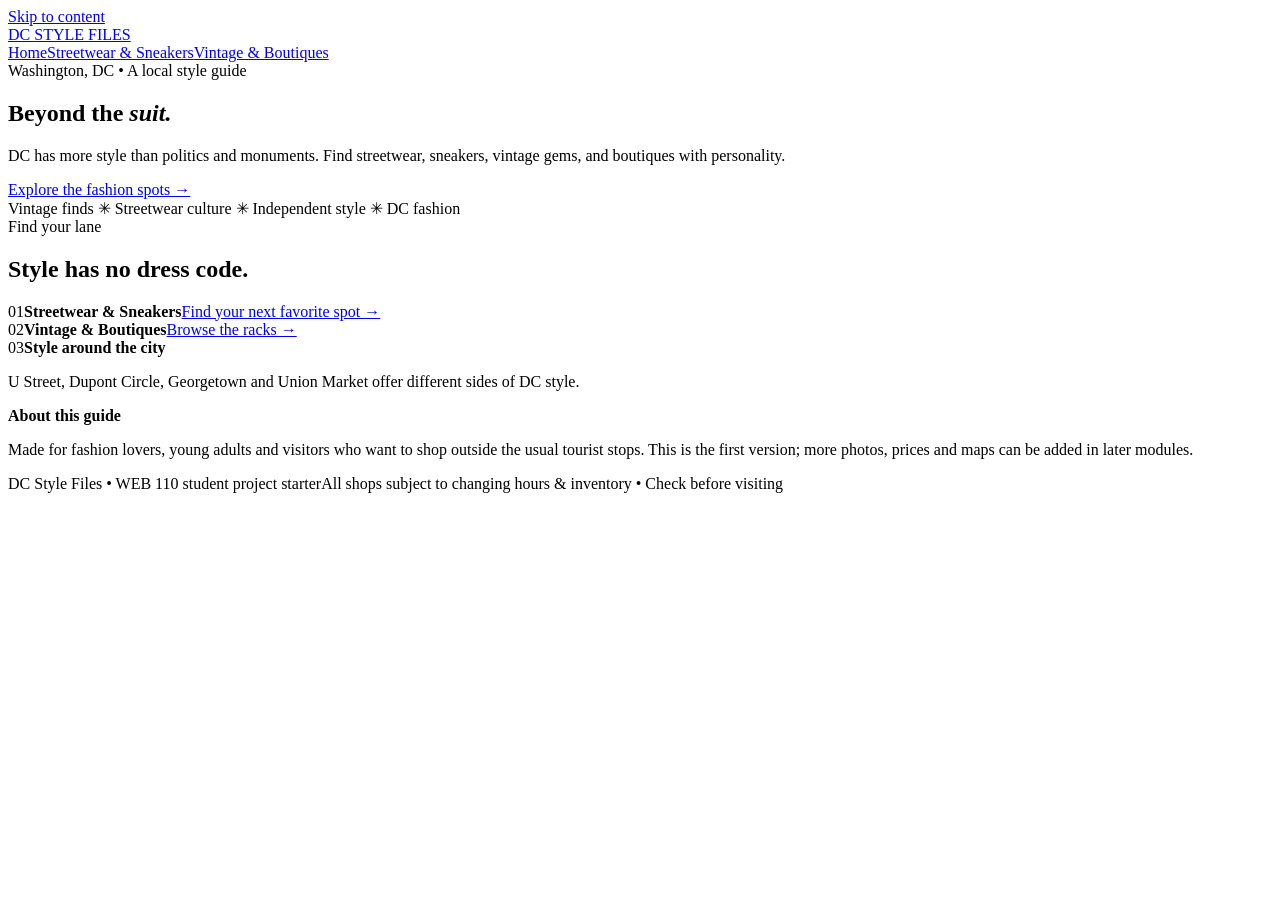
==== index.html @ 8b00dd96 "Add files via upload" ====
<!doctype html>
<html lang="en"><head><meta charset="utf-8"><meta name="viewport" content="width=device-width, initial-scale=1"><meta name="description" content="A starter local guide to Washington DC fashion: streetwear, sneakers, vintage and independent boutiques."><title>Home | DC Style Files</title><link rel="stylesheet" href="css/style.css"></head>
<body><a class="skip" href="#main">Skip to content</a><header class="topbar"><div class="container header-inner"><a class="logo" href="index.html">DC <span>STYLE</span> FILES</a><nav class="nav" aria-label="Main navigation"><a href="index.html" aria-current="page">Home</a><a href="streetwear.html">Streetwear & Sneakers</a><a href="vintage.html">Vintage & Boutiques</a></nav></div></header>
<main id="main"><section class="hero"><div class="container hero-grid"><div class="hero-copy"><span class="eyebrow">Washington, DC • A local style guide</span><h1>Beyond the <em>suit.</em></h1><p>DC has more style than politics and monuments. Find streetwear, sneakers, vintage gems, and boutiques with personality.</p><a class="pill" href="streetwear.html">Explore the fashion spots →</a></div><div class="sticker-art" role="img" aria-label="Graphic poster-style artwork with the letters DMV"></div></div></section>
<div class="ticker">Vintage finds ✳ Streetwear culture ✳ Independent style ✳ DC fashion</div>
<section class="section container"><div class="eyebrow">Find your lane</div><h2 class="section-title">Style has no dress code.</h2><div class="grid"><article class="feature"><span>01</span><strong>Streetwear & Sneakers</strong><a href="streetwear.html">Find your next favorite spot →</a></article><article class="feature"><span>02</span><strong>Vintage & Boutiques</strong><a href="vintage.html">Browse the racks →</a></article><article class="feature"><span>03</span><strong>Style around the city</strong><p>U Street, Dupont Circle, Georgetown and Union Market offer different sides of DC style.</p></article></div></section>
<section class="container cta"><div class="note"><strong>About this guide</strong><p>Made for fashion lovers, young adults and visitors who want to shop outside the usual tourist stops. This is the first version; more photos, prices and maps can be added in later modules.</p></div></section></main><footer class="footer"><div class="container"><span>DC Style Files • WEB 110 student project starter</span><span>All shops subject to changing hours & inventory • Check before visiting</span></div></footer></body></html>
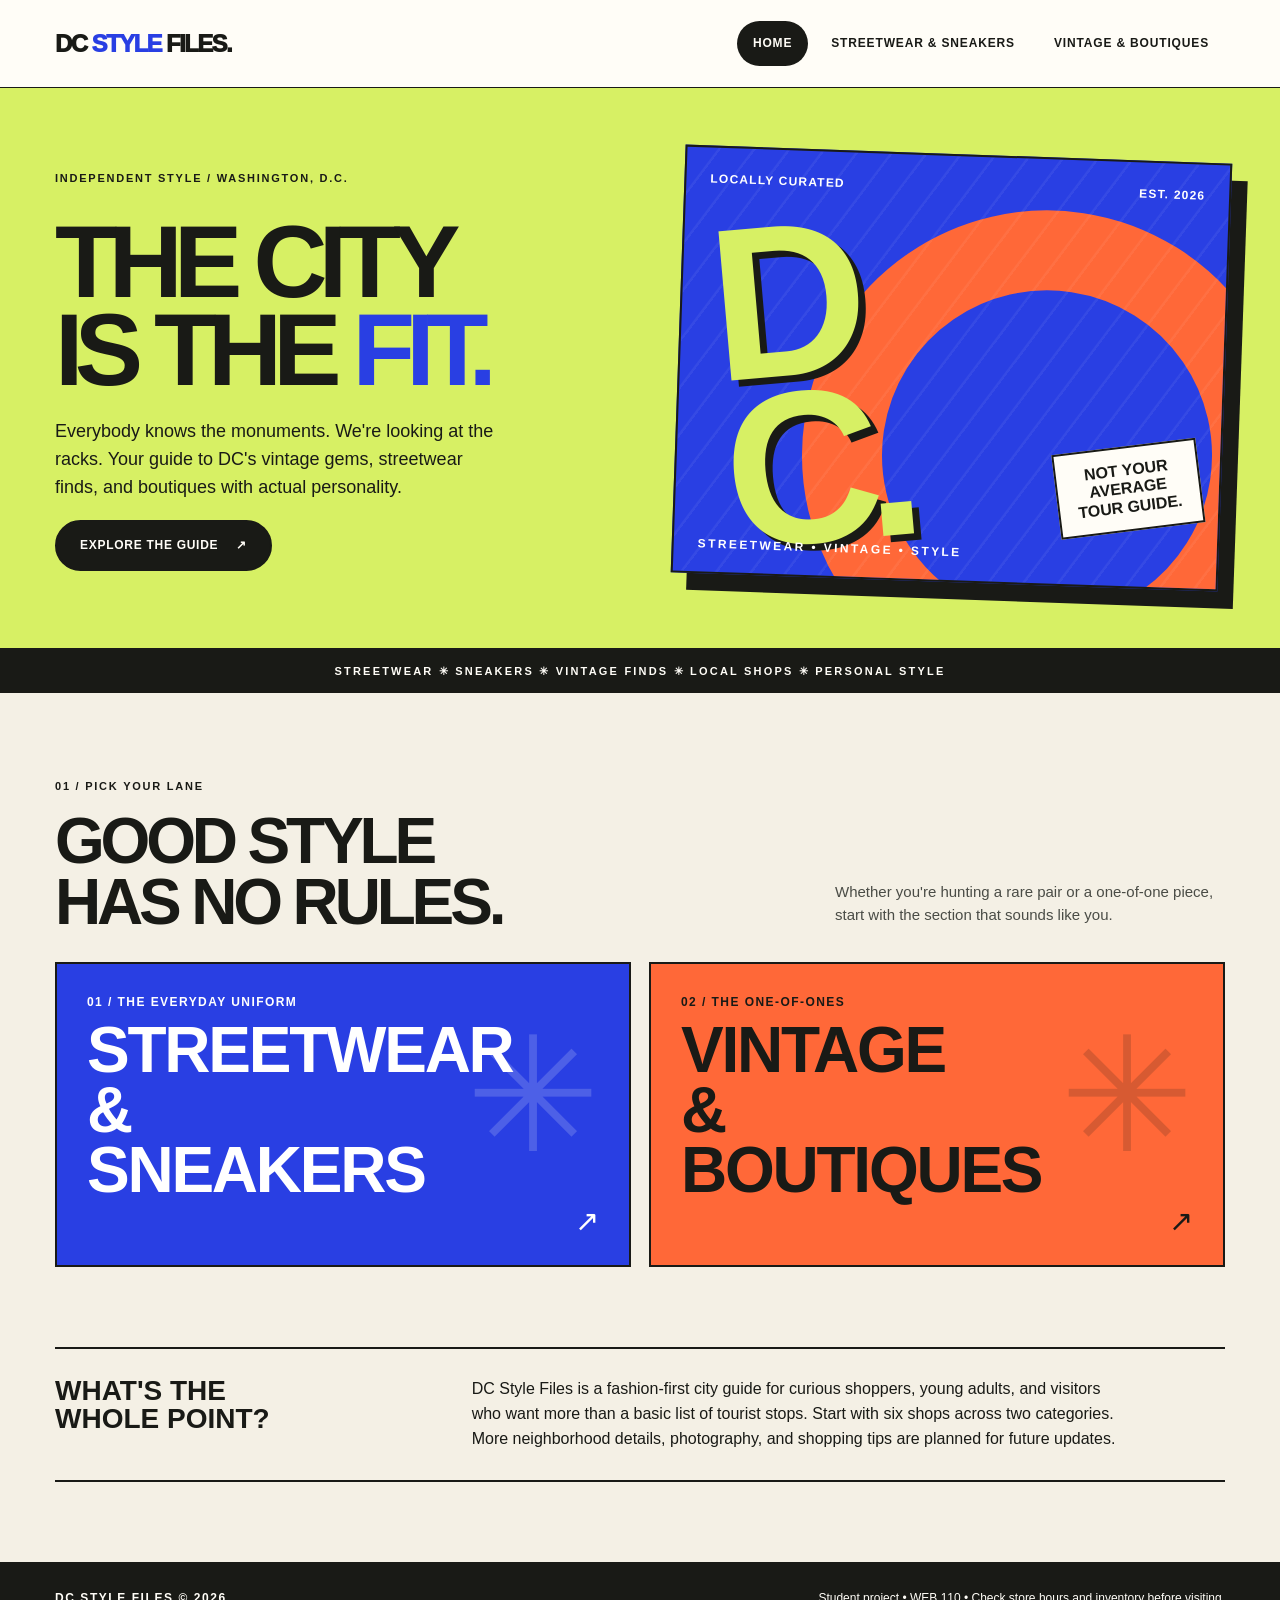
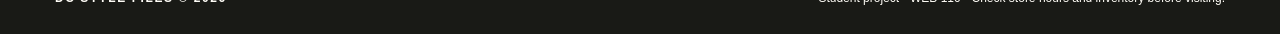
==== commit c6c55a34: "Updated website layout and graphics" ====
--- a/index.html
+++ b/index.html
@@ -1,7 +1,38 @@
 <!doctype html>
-<html lang="en"><head><meta charset="utf-8"><meta name="viewport" content="width=device-width, initial-scale=1"><meta name="description" content="A starter local guide to Washington DC fashion: streetwear, sneakers, vintage and independent boutiques."><title>Home | DC Style Files</title><link rel="stylesheet" href="css/style.css"></head>
-<body><a class="skip" href="#main">Skip to content</a><header class="topbar"><div class="container header-inner"><a class="logo" href="index.html">DC <span>STYLE</span> FILES</a><nav class="nav" aria-label="Main navigation"><a href="index.html" aria-current="page">Home</a><a href="streetwear.html">Streetwear & Sneakers</a><a href="vintage.html">Vintage & Boutiques</a></nav></div></header>
-<main id="main"><section class="hero"><div class="container hero-grid"><div class="hero-copy"><span class="eyebrow">Washington, DC • A local style guide</span><h1>Beyond the <em>suit.</em></h1><p>DC has more style than politics and monuments. Find streetwear, sneakers, vintage gems, and boutiques with personality.</p><a class="pill" href="streetwear.html">Explore the fashion spots →</a></div><div class="sticker-art" role="img" aria-label="Graphic poster-style artwork with the letters DMV"></div></div></section>
-<div class="ticker">Vintage finds ✳ Streetwear culture ✳ Independent style ✳ DC fashion</div>
-<section class="section container"><div class="eyebrow">Find your lane</div><h2 class="section-title">Style has no dress code.</h2><div class="grid"><article class="feature"><span>01</span><strong>Streetwear & Sneakers</strong><a href="streetwear.html">Find your next favorite spot →</a></article><article class="feature"><span>02</span><strong>Vintage & Boutiques</strong><a href="vintage.html">Browse the racks →</a></article><article class="feature"><span>03</span><strong>Style around the city</strong><p>U Street, Dupont Circle, Georgetown and Union Market offer different sides of DC style.</p></article></div></section>
-<section class="container cta"><div class="note"><strong>About this guide</strong><p>Made for fashion lovers, young adults and visitors who want to shop outside the usual tourist stops. This is the first version; more photos, prices and maps can be added in later modules.</p></div></section></main><footer class="footer"><div class="container"><span>DC Style Files • WEB 110 student project starter</span><span>All shops subject to changing hours & inventory • Check before visiting</span></div></footer></body></html>+<html lang="en">
+<head>
+  <meta charset="utf-8">
+  <meta name="viewport" content="width=device-width, initial-scale=1">
+  <meta name="description" content="Explore Washington, DC streetwear, sneakers, vintage and boutique shops in an editorial local guide.">
+  <title>Home | DC Style Files</title>
+  <link rel="stylesheet" href="css/style.css">
+</head>
+<body>
+<a class="skip" href="#main">Skip to main content</a>
+<header class="site-header"><div class="container header-inner">
+<a class="logo" href="index.html" aria-label="DC Style Files home">DC <span>STYLE</span> FILES.</a>
+<nav class="nav" aria-label="Main navigation"><a href="index.html" aria-current="page">Home</a><a href="streetwear.html">Streetwear & Sneakers</a><a href="vintage.html">Vintage & Boutiques</a></nav>
+</div></header>
+<main id="main">
+<section class="main-hero" aria-labelledby="hero-title"><div class="container hero-layout">
+  <div class="hero-copy"><span class="kicker">Independent style / Washington, D.C.</span>
+    <h1 class="hero-title" id="hero-title">THE CITY<br>IS THE <em>FIT.</em></h1>
+    <p>Everybody knows the monuments. We're looking at the racks. Your guide to DC's vintage gems, streetwear finds, and boutiques with actual personality.</p>
+    <a class="action" href="streetwear.html">Explore the guide <span aria-hidden="true">↗</span></a>
+  </div>
+  <div class="hero-art" role="img" aria-label="Original poster design with oversized DC lettering, bright cobalt and orange graphic shapes">
+    <div class="art-top"><span>LOCALLY CURATED</span><span>EST. 2026</span></div>
+    <div class="art-main">D<br>C.</div><div class="art-sticker">NOT YOUR<br>AVERAGE<br>TOUR GUIDE.</div>
+    <div class="art-bottom">STREETWEAR • VINTAGE • STYLE</div>
+  </div></div></section>
+<div class="marquee" aria-label="Streetwear, sneakers, vintage and more">STREETWEAR ✳ SNEAKERS ✳ VINTAGE FINDS ✳ LOCAL SHOPS ✳ PERSONAL STYLE</div>
+<section class="section container" aria-labelledby="lanes-title"><div class="section-head"><div><span class="kicker">01 / Pick your lane</span><h2 class="section-title" id="lanes-title">GOOD STYLE<br>HAS NO RULES.</h2></div><p class="section-intro">Whether you're hunting a rare pair or a one-of-one piece, start with the section that sounds like you.</p></div>
+<div class="feature-grid">
+<a class="feature-card blue" href="streetwear.html"><span class="index">01 / THE EVERYDAY UNIFORM</span><h3>Streetwear<br>& Sneakers</h3><span class="card-arrow" aria-hidden="true">↗</span></a>
+<a class="feature-card orange" href="vintage.html"><span class="index">02 / THE ONE-OF-ONES</span><h3>Vintage<br>& Boutiques</h3><span class="card-arrow" aria-hidden="true">↗</span></a>
+</div></section>
+<section class="container home-note" aria-labelledby="about-title"><h2 id="about-title">WHAT'S THE<br>WHOLE POINT?</h2><p>DC Style Files is a fashion-first city guide for curious shoppers, young adults, and visitors who want more than a basic list of tourist stops. Start with six shops across two categories. More neighborhood details, photography, and shopping tips are planned for future updates.</p></section>
+</main>
+<footer class="site-footer"><div class="container footer-inner"><strong>DC STYLE FILES © 2026</strong><span>Student project • WEB 110 • Check store hours and inventory before visiting.</span></div></footer>
+</body>
+</html>
--- a/css/style.css
+++ b/css/style.css
@@ -0,0 +1,82 @@
+/* DC STYLE FILES — Module 9 progress version */
+:root {
+  --ink:#191a16; --cream:#f4f0e5; --paper:#fffdf7; --cobalt:#293fe3;
+  --lime:#d7f064; --orange:#ff6838; --line:rgba(25,26,22,.18);
+  --max:1170px;
+}
+*,*::before,*::after{box-sizing:border-box}
+html{scroll-behavior:smooth}
+body{margin:0;background:var(--cream);color:var(--ink);font:16px/1.55 Arial,Helvetica,sans-serif}
+a{color:inherit}
+a:focus-visible,button:focus-visible{outline:3px solid var(--cobalt);outline-offset:4px}
+img{display:block;max-width:100%}
+.container{width:min(var(--max),calc(100% - 56px));margin-inline:auto}
+.skip{position:absolute;top:-100px;left:18px;background:var(--lime);padding:12px 18px;z-index:99}
+.skip:focus{top:12px}
+.site-header{background:var(--paper);border-bottom:1px solid var(--ink);position:relative;z-index:2}
+.header-inner{min-height:87px;display:flex;align-items:center;justify-content:space-between;gap:24px}
+.logo{font-weight:950;letter-spacing:-1.6px;text-decoration:none;font-size:24px;line-height:1}
+.logo span{color:var(--cobalt)}
+.nav{display:flex;gap:7px;flex-wrap:wrap;align-items:center}
+.nav a{font-size:12px;font-weight:800;letter-spacing:.07em;text-transform:uppercase;text-decoration:none;padding:12px 15px;border:1px solid transparent;border-radius:100px}
+.nav a:hover,.nav a[aria-current=page]{background:var(--ink);color:var(--paper)}
+.kicker{display:inline-block;text-transform:uppercase;font-weight:850;letter-spacing:.16em;font-size:11px}
+.main-hero{background:var(--lime);overflow:hidden;border-bottom:2px solid var(--ink)}
+.hero-layout{min-height:560px;display:grid;grid-template-columns:1.03fr .97fr;align-items:center;gap:42px;padding-block:64px}
+h1,h2,h3,p{margin-top:0}
+.hero-title{font-family:Arial Black,Impact,Arial,sans-serif;font-size:clamp(70px,8vw,122px);line-height:.86;letter-spacing:-.085em;margin:28px 0 24px;max-width:720px;text-transform:uppercase}
+.hero-title em{font-style:normal;color:var(--cobalt)}
+.hero-copy p{max-width:440px;font-size:18px;line-height:1.55}
+.action{display:inline-flex;align-items:center;gap:18px;padding:14px 23px;background:var(--ink);color:var(--paper);font-size:12px;font-weight:900;letter-spacing:.06em;text-transform:uppercase;text-decoration:none;border:2px solid var(--ink);border-radius:50px;transition:transform .15s,background .15s,color .15s}
+.action:hover{transform:translateY(-2px);background:var(--cobalt);border-color:var(--cobalt)}
+.action.alt{background:transparent;color:var(--ink)}
+.action.alt:hover{background:var(--ink);color:var(--paper)}
+.hero-art{position:relative;min-height:428px;border:2px solid var(--ink);background:var(--cobalt);transform:rotate(2deg);box-shadow:16px 17px 0 var(--ink);overflow:hidden;isolation:isolate}
+.hero-art::before{content:'';position:absolute;width:490px;height:490px;left:23%;top:12%;border-radius:50%;border:80px solid var(--orange);transform:rotate(-15deg)}
+.hero-art::after{content:'';position:absolute;inset:0;background:repeating-linear-gradient(125deg,transparent 0px,transparent 25px,rgba(255,255,255,.1) 26px,rgba(255,255,255,.1) 28px);opacity:.55}
+.art-top{position:absolute;z-index:1;top:22px;left:24px;right:24px;display:flex;justify-content:space-between;color:white;font-size:12px;font-weight:900;letter-spacing:.1em}
+.art-main{position:absolute;z-index:1;left:7%;top:15%;font:900 clamp(115px,17vw,245px)/.77 Impact,'Arial Black',sans-serif;color:var(--lime);letter-spacing:-.09em;text-shadow:7px 7px 0 var(--ink);transform:rotate(-7deg)}
+.art-sticker{position:absolute;right:18px;bottom:55px;background:var(--paper);padding:13px 18px;border:2px solid var(--ink);font-weight:900;line-height:1.15;text-align:center;transform:rotate(-9deg);z-index:2}
+.art-bottom{position:absolute;z-index:2;left:24px;bottom:18px;color:white;font-weight:800;font-size:12px;letter-spacing:.2em}
+.marquee{background:var(--ink);color:var(--paper);overflow:hidden;text-align:center;padding:13px 8px;font-weight:800;text-transform:uppercase;letter-spacing:.2em;font-size:11px}
+.section{padding-block:80px}
+.section-head{display:flex;justify-content:space-between;gap:20px;align-items:end;margin-bottom:30px}
+.section-title{font-family:Arial Black,Impact,Arial,sans-serif;font-size:clamp(40px,5vw,69px);line-height:.95;letter-spacing:-.065em;text-transform:uppercase;margin:13px 0 0}
+.section-intro{max-width:390px;margin:0 0 6px;font-size:15px;color:#4a4c46}
+.feature-grid{display:grid;grid-template-columns:repeat(2,minmax(0,1fr));gap:18px}
+.feature-card{min-height:305px;padding:29px 30px;display:flex;flex-direction:column;justify-content:space-between;border:2px solid var(--ink);text-decoration:none;position:relative;overflow:hidden;transition:transform .16s,box-shadow .16s}
+.feature-card:hover{transform:translateY(-4px);box-shadow:7px 7px 0 var(--ink)}
+.feature-card.blue{background:var(--cobalt);color:white}.feature-card.orange{background:var(--orange)}
+.feature-card .index{font-size:12px;font-weight:900;letter-spacing:.12em}
+.feature-card h3{font:900 clamp(39px,5vw,67px)/.94 Impact,'Arial Black',sans-serif;letter-spacing:-.035em;text-transform:uppercase;max-width:360px;margin:0;position:relative;z-index:1}
+.feature-card .card-arrow{font-size:29px;align-self:flex-end;line-height:1}
+.feature-card::after{content:'✳';position:absolute;right:5%;top:17%;font-size:160px;line-height:1;opacity:.17}
+.home-note{display:grid;grid-template-columns:1fr 2fr;gap:40px;border-top:2px solid var(--ink);border-bottom:2px solid var(--ink);padding-block:28px;margin-bottom:80px}
+.home-note h2{font:900 28px/1 Impact,'Arial Black',sans-serif;text-transform:uppercase;margin:0}
+.home-note p{margin:0;max-width:650px}
+.page-banner{border-bottom:2px solid var(--ink);overflow:hidden}
+.page-banner.street{background:var(--cobalt);color:#fff}.page-banner.vintage{background:var(--orange);color:var(--ink)}
+.banner-inner{min-height:325px;padding-block:45px;display:flex;flex-direction:column;align-items:flex-start;justify-content:center;position:relative}
+.banner-inner::after{content:'✳';font-size:270px;position:absolute;right:4%;top:-45px;opacity:.17;line-height:1}
+.page-banner h1{font:900 clamp(58px,9vw,108px)/.9 Impact,'Arial Black',sans-serif;letter-spacing:-.045em;text-transform:uppercase;margin:22px 0 18px;position:relative;z-index:1}
+.page-banner p{max-width:590px;margin:0;font-size:18px;position:relative;z-index:1}
+.spot-grid{display:grid;grid-template-columns:repeat(3,minmax(0,1fr));gap:18px;margin-top:30px}
+.spot{background:var(--paper);border:1.5px solid var(--ink);display:flex;flex-direction:column;min-width:0}
+.spot img{display:block;width:100%;height:auto;aspect-ratio:4/3;object-fit:contain;border-bottom:1.5px solid var(--ink)}
+.spot-content{padding:20px 22px 24px;display:flex;flex-direction:column;flex:1}
+.spot-index{font-size:11px;font-weight:900;text-transform:uppercase;letter-spacing:.13em;color:var(--cobalt)}
+.spot h3{font:900 29px/1.05 Impact,'Arial Black',sans-serif;letter-spacing:-.025em;margin:12px 0}
+.spot p{font-size:14px;line-height:1.6;margin:0 0 20px;color:#42433f}
+.spot address{font-size:12px;font-style:normal;font-weight:700;margin-top:auto;margin-bottom:16px}
+.spot a{display:inline-block;font-size:12px;text-transform:uppercase;letter-spacing:.04em;font-weight:900;text-underline-offset:5px}
+.spot a:hover{color:var(--cobalt)}
+.design-note{margin-block:42px 26px;border-left:6px solid var(--cobalt);background:#eae5d8;padding:19px 25px;max-width:900px}
+.design-note strong{font-size:12px;letter-spacing:.1em;text-transform:uppercase}
+.design-note p{margin:5px 0 0;font-size:14px}
+.page-next{display:flex;justify-content:space-between;gap:12px;align-items:center;flex-wrap:wrap;margin-bottom:84px}
+.site-footer{background:var(--ink);color:var(--paper);padding:27px 0;font-size:12px}
+.footer-inner{display:flex;gap:20px;justify-content:space-between;flex-wrap:wrap}
+.footer-inner strong{letter-spacing:.13em}
+@media(max-width:880px){.hero-layout{grid-template-columns:1fr;min-height:initial;padding-block:54px}.hero-art{min-height:340px;max-width:620px;width:calc(100% - 18px)}.hero-title{font-size:clamp(67px,13vw,106px)}.section-head{display:block}.section-intro{margin-top:18px}.spot-grid{grid-template-columns:repeat(2,minmax(0,1fr))}.banner-inner::after{right:-30px;top:-20px}}
+@media(max-width:620px){.container{width:min(var(--max),calc(100% - 32px))}.header-inner{padding:17px 0;min-height:unset;align-items:flex-start;flex-direction:column;gap:14px}.logo{font-size:23px}.nav{gap:6px}.nav a{padding:8px 11px;font-size:10px;border:1px solid var(--ink)}.hero-layout{padding:49px 0;gap:34px}.hero-title{font-size:clamp(61px,15vw,87px);margin-top:22px}.hero-copy p{font-size:16px}.hero-art{min-height:295px;box-shadow:9px 9px 0 var(--ink)}.art-main{font-size:145px}.section{padding-block:55px}.section-title{font-size:44px}.feature-grid,.spot-grid{grid-template-columns:1fr}.feature-card{min-height:235px}.feature-card h3{font-size:clamp(35px,10vw,45px)}.home-note{grid-template-columns:1fr;gap:15px;margin-bottom:55px}.page-banner h1{font-size:65px}.banner-inner{min-height:265px}.banner-inner::after{right:-45px;font-size:210px}.spot-grid{gap:20px}.spot img{aspect-ratio:4/3}.footer-inner{display:block}.footer-inner span{display:block;margin-top:9px}}
+@media(prefers-reduced-motion:reduce){html{scroll-behavior:auto}.action,.feature-card{transition:none}}
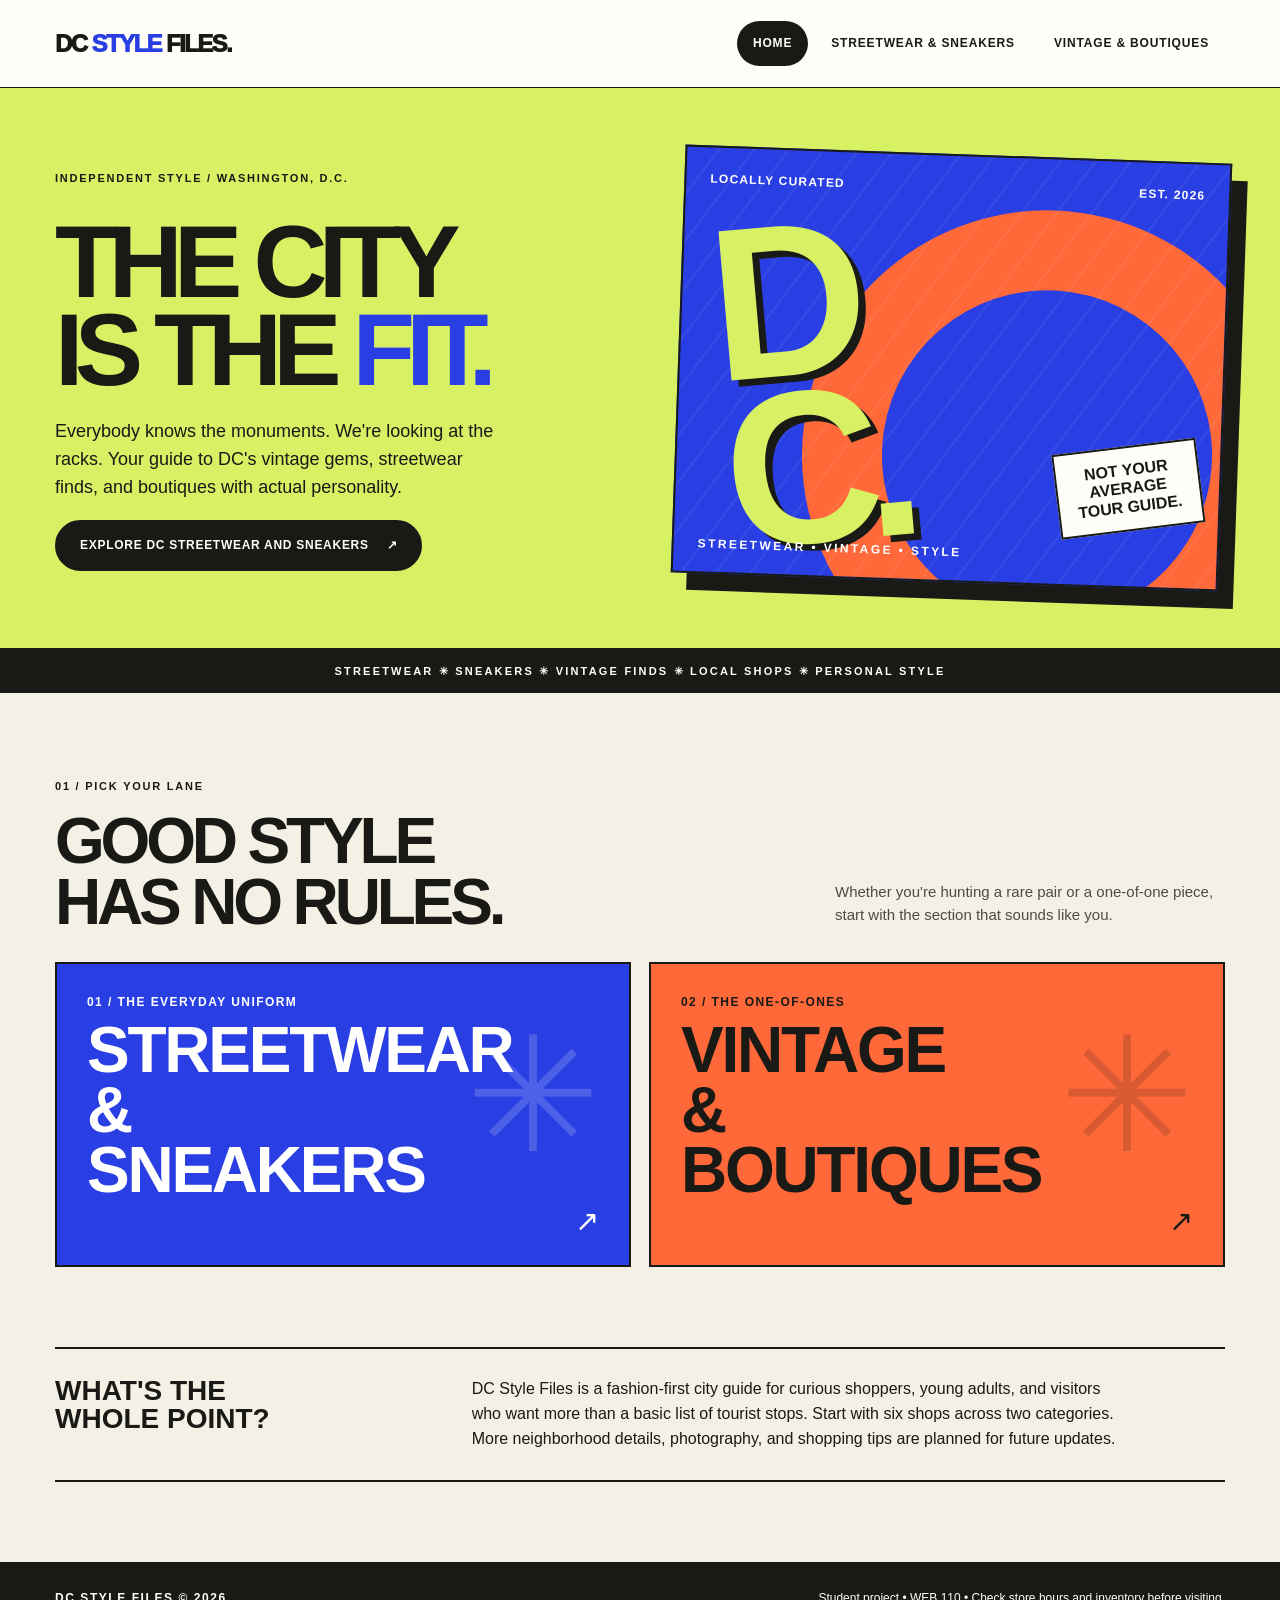
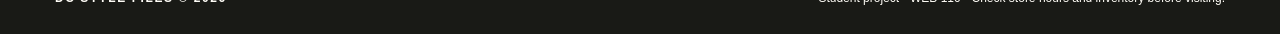
==== commit 7c36ea66: "Module 12 accessibility improvements" ====
--- a/index.html
+++ b/index.html
@@ -5,34 +5,53 @@
   <meta name="viewport" content="width=device-width, initial-scale=1">
   <meta name="description" content="Explore Washington, DC streetwear, sneakers, vintage and boutique shops in an editorial local guide.">
   <title>Home | DC Style Files</title>
-  <link rel="stylesheet" href="css/style.css">
+  <link rel="stylesheet" href="css/home.css">
 </head>
 <body>
-<a class="skip" href="#main">Skip to main content</a>
-<header class="site-header"><div class="container header-inner">
-<a class="logo" href="index.html" aria-label="DC Style Files home">DC <span>STYLE</span> FILES.</a>
-<nav class="nav" aria-label="Main navigation"><a href="index.html" aria-current="page">Home</a><a href="streetwear.html">Streetwear & Sneakers</a><a href="vintage.html">Vintage & Boutiques</a></nav>
-</div></header>
-<main id="main">
-<section class="main-hero" aria-labelledby="hero-title"><div class="container hero-layout">
-  <div class="hero-copy"><span class="kicker">Independent style / Washington, D.C.</span>
-    <h1 class="hero-title" id="hero-title">THE CITY<br>IS THE <em>FIT.</em></h1>
-    <p>Everybody knows the monuments. We're looking at the racks. Your guide to DC's vintage gems, streetwear finds, and boutiques with actual personality.</p>
-    <a class="action" href="streetwear.html">Explore the guide <span aria-hidden="true">↗</span></a>
-  </div>
-  <div class="hero-art" role="img" aria-label="Original poster design with oversized DC lettering, bright cobalt and orange graphic shapes">
-    <div class="art-top"><span>LOCALLY CURATED</span><span>EST. 2026</span></div>
-    <div class="art-main">D<br>C.</div><div class="art-sticker">NOT YOUR<br>AVERAGE<br>TOUR GUIDE.</div>
-    <div class="art-bottom">STREETWEAR • VINTAGE • STYLE</div>
-  </div></div></section>
-<div class="marquee" aria-label="Streetwear, sneakers, vintage and more">STREETWEAR ✳ SNEAKERS ✳ VINTAGE FINDS ✳ LOCAL SHOPS ✳ PERSONAL STYLE</div>
-<section class="section container" aria-labelledby="lanes-title"><div class="section-head"><div><span class="kicker">01 / Pick your lane</span><h2 class="section-title" id="lanes-title">GOOD STYLE<br>HAS NO RULES.</h2></div><p class="section-intro">Whether you're hunting a rare pair or a one-of-one piece, start with the section that sounds like you.</p></div>
-<div class="feature-grid">
-<a class="feature-card blue" href="streetwear.html"><span class="index">01 / THE EVERYDAY UNIFORM</span><h3>Streetwear<br>& Sneakers</h3><span class="card-arrow" aria-hidden="true">↗</span></a>
-<a class="feature-card orange" href="vintage.html"><span class="index">02 / THE ONE-OF-ONES</span><h3>Vintage<br>& Boutiques</h3><span class="card-arrow" aria-hidden="true">↗</span></a>
-</div></section>
-<section class="container home-note" aria-labelledby="about-title"><h2 id="about-title">WHAT'S THE<br>WHOLE POINT?</h2><p>DC Style Files is a fashion-first city guide for curious shoppers, young adults, and visitors who want more than a basic list of tourist stops. Start with six shops across two categories. More neighborhood details, photography, and shopping tips are planned for future updates.</p></section>
-</main>
-<footer class="site-footer"><div class="container footer-inner"><strong>DC STYLE FILES © 2026</strong><span>Student project • WEB 110 • Check store hours and inventory before visiting.</span></div></footer>
+  <a class="skip" href="#main">Skip to main content</a>
+  <header class="site-header">
+    <div class="container header-inner">
+      <a class="logo" href="index.html" aria-label="DC Style Files home">DC <span>STYLE</span> FILES.</a>
+      <nav class="nav" aria-label="Main navigation">
+        <a href="index.html" aria-current="page">Home</a>
+        <a href="streetwear.html">Streetwear &amp; Sneakers</a>
+        <a href="vintage.html">Vintage &amp; Boutiques</a>
+      </nav>
+    </div>
+  </header>
+  <main id="main">
+    <section class="main-hero" aria-labelledby="hero-title">
+      <div class="container hero-layout">
+        <div class="hero-copy">
+          <span class="kicker">Independent style / Washington, D.C.</span>
+          <h1 class="hero-title" id="hero-title">THE CITY<br>IS THE <em>FIT.</em></h1>
+          <p>Everybody knows the monuments. We're looking at the racks. Your guide to DC's vintage gems, streetwear finds, and boutiques with actual personality.</p>
+          <a class="action" href="streetwear.html">Explore DC streetwear and sneakers <span aria-hidden="true">↗</span></a>
+        </div>
+        <div class="hero-art" role="img" aria-label="Original cobalt and orange DC poster, with the slogan Not your average tour guide">
+          <div class="art-top"><span>LOCALLY CURATED</span><span>EST. 2026</span></div>
+          <div class="art-main">D<br>C.</div>
+          <div class="art-sticker">NOT YOUR<br>AVERAGE<br>TOUR GUIDE.</div>
+          <div class="art-bottom">STREETWEAR • VINTAGE • STYLE</div>
+        </div>
+      </div>
+    </section>
+    <div class="marquee" aria-label="Streetwear, sneakers, vintage and more">STREETWEAR ✳ SNEAKERS ✳ VINTAGE FINDS ✳ LOCAL SHOPS ✳ PERSONAL STYLE</div>
+    <section class="section container" aria-labelledby="lanes-title">
+      <div class="section-head">
+        <div><span class="kicker">01 / Pick your lane</span><h2 class="section-title" id="lanes-title">GOOD STYLE<br>HAS NO RULES.</h2></div>
+        <p class="section-intro">Whether you're hunting a rare pair or a one-of-one piece, start with the section that sounds like you.</p>
+      </div>
+      <div class="feature-grid">
+        <a class="feature-card blue" href="streetwear.html"><span class="index">01 / THE EVERYDAY UNIFORM</span><h3>Streetwear<br>&amp; Sneakers</h3><span class="card-arrow" aria-hidden="true">↗</span></a>
+        <a class="feature-card orange" href="vintage.html"><span class="index">02 / THE ONE-OF-ONES</span><h3>Vintage<br>&amp; Boutiques</h3><span class="card-arrow" aria-hidden="true">↗</span></a>
+      </div>
+    </section>
+    <section class="container home-note" aria-labelledby="about-title">
+      <h2 id="about-title">WHAT'S THE<br>WHOLE POINT?</h2>
+      <p>DC Style Files is a fashion-first city guide for curious shoppers, young adults, and visitors who want more than a basic list of tourist stops. Start with six shops across two categories. More neighborhood details, photography, and shopping tips are planned for future updates.</p>
+    </section>
+  </main>
+  <footer class="site-footer"><div class="container footer-inner"><strong>DC STYLE FILES © 2026</strong><span>Student project • WEB 110 • Check store hours and inventory before visiting.</span></div></footer>
 </body>
 </html>
--- a/css/home.css
+++ b/css/home.css
@@ -0,0 +1,60 @@
+/* Module 11: Preserved original Module 10 homepage art and introduction. */
+:root {
+  --ink:#191a16; --cream:#f4f0e5; --paper:#fffdf7; --cobalt:#293fe3;
+  --lime:#d7f064; --orange:#ff6838; --line:rgba(25,26,22,.18);
+  --max:1170px;
+}
+*,*::before,*::after{box-sizing:border-box}
+html{scroll-behavior:smooth}
+body{margin:0;background:var(--cream);color:var(--ink);font:16px/1.55 Arial,Helvetica,sans-serif}
+a{color:inherit}
+a:focus-visible{outline:3px solid var(--cobalt);outline-offset:4px}
+img{display:block;max-width:100%}
+.container{width:min(var(--max),calc(100% - 56px));margin-inline:auto}
+.skip{position:absolute;top:-100px;left:18px;background:var(--lime);padding:12px 18px;z-index:99}
+.skip:focus{top:12px}
+.site-header{background:var(--paper);border-bottom:1px solid var(--ink);position:relative;z-index:2}
+.header-inner{min-height:87px;display:flex;align-items:center;justify-content:space-between;gap:24px}
+.logo{font-weight:950;letter-spacing:-1.6px;text-decoration:none;font-size:24px;line-height:1}
+.logo span{color:var(--cobalt)}
+.nav{display:flex;gap:7px;flex-wrap:wrap;align-items:center}
+.nav a{font-size:12px;font-weight:800;letter-spacing:.07em;text-transform:uppercase;text-decoration:none;padding:12px 15px;border:1px solid transparent;border-radius:100px}
+.nav a:hover,.nav a[aria-current=page]{background:var(--ink);color:var(--paper)}
+.kicker{display:inline-block;text-transform:uppercase;font-weight:850;letter-spacing:.16em;font-size:11px}
+.main-hero{background:var(--lime);overflow:hidden;border-bottom:2px solid var(--ink)}
+.hero-layout{min-height:560px;display:grid;grid-template-columns:1.03fr .97fr;align-items:center;gap:42px;padding-block:64px}
+h1,h2,h3,p{margin-top:0}
+.hero-title{font-family:Arial Black,Impact,Arial,sans-serif;font-size:clamp(70px,8vw,122px);line-height:.86;letter-spacing:-.085em;margin:28px 0 24px;max-width:720px;text-transform:uppercase}
+.hero-title em{font-style:normal;color:var(--cobalt)}
+.hero-copy p{max-width:440px;font-size:18px;line-height:1.55}
+.action{display:inline-flex;align-items:center;gap:18px;padding:14px 23px;background:var(--ink);color:var(--paper);font-size:12px;font-weight:900;letter-spacing:.06em;text-transform:uppercase;text-decoration:none;border:2px solid var(--ink);border-radius:50px;transition:transform .15s,background .15s,color .15s}
+.action:hover{transform:translateY(-2px);background:var(--cobalt);border-color:var(--cobalt)}
+.hero-art{position:relative;min-height:428px;border:2px solid var(--ink);background:var(--cobalt);transform:rotate(2deg);box-shadow:16px 17px 0 var(--ink);overflow:hidden;isolation:isolate}
+.hero-art::before{content:'';position:absolute;width:490px;height:490px;left:23%;top:12%;border-radius:50%;border:80px solid var(--orange);transform:rotate(-15deg)}
+.hero-art::after{content:'';position:absolute;inset:0;background:repeating-linear-gradient(125deg,transparent 0px,transparent 25px,rgba(255,255,255,.1) 26px,rgba(255,255,255,.1) 28px);opacity:.55}
+.art-top{position:absolute;z-index:1;top:22px;left:24px;right:24px;display:flex;justify-content:space-between;color:white;font-size:12px;font-weight:900;letter-spacing:.1em}
+.art-main{position:absolute;z-index:1;left:7%;top:15%;font:900 clamp(115px,17vw,245px)/.77 Impact,'Arial Black',sans-serif;color:var(--lime);letter-spacing:-.09em;text-shadow:7px 7px 0 var(--ink);transform:rotate(-7deg)}
+.art-sticker{position:absolute;right:18px;bottom:55px;background:var(--paper);padding:13px 18px;border:2px solid var(--ink);font-weight:900;line-height:1.15;text-align:center;transform:rotate(-9deg);z-index:2}
+.art-bottom{position:absolute;z-index:2;left:24px;bottom:18px;color:white;font-weight:800;font-size:12px;letter-spacing:.2em}
+.marquee{background:var(--ink);color:var(--paper);overflow:hidden;text-align:center;padding:13px 8px;font-weight:800;text-transform:uppercase;letter-spacing:.2em;font-size:11px}
+.section{padding-block:80px}
+.section-head{display:flex;justify-content:space-between;gap:20px;align-items:end;margin-bottom:30px}
+.section-title{font-family:Arial Black,Impact,Arial,sans-serif;font-size:clamp(40px,5vw,69px);line-height:.95;letter-spacing:-.065em;text-transform:uppercase;margin:13px 0 0}
+.section-intro{max-width:390px;margin:0 0 6px;font-size:15px;color:#4a4c46}
+.feature-grid{display:grid;grid-template-columns:repeat(2,minmax(0,1fr));gap:18px}
+.feature-card{min-height:305px;padding:29px 30px;display:flex;flex-direction:column;justify-content:space-between;border:2px solid var(--ink);text-decoration:none;position:relative;overflow:hidden;transition:transform .16s,box-shadow .16s}
+.feature-card:hover{transform:translateY(-4px);box-shadow:7px 7px 0 var(--ink)}
+.feature-card.blue{background:var(--cobalt);color:white}.feature-card.orange{background:var(--orange)}
+.feature-card .index{font-size:12px;font-weight:900;letter-spacing:.12em}
+.feature-card h3{font:900 clamp(39px,5vw,67px)/.94 Impact,'Arial Black',sans-serif;letter-spacing:-.035em;text-transform:uppercase;max-width:360px;margin:0;position:relative;z-index:1}
+.feature-card .card-arrow{font-size:29px;align-self:flex-end;line-height:1}
+.feature-card::after{content:'✳';position:absolute;right:5%;top:17%;font-size:160px;line-height:1;opacity:.17}
+.home-note{display:grid;grid-template-columns:1fr 2fr;gap:40px;border-top:2px solid var(--ink);border-bottom:2px solid var(--ink);padding-block:28px;margin-bottom:80px}
+.home-note h2{font:900 28px/1 Impact,'Arial Black',sans-serif;text-transform:uppercase;margin:0}
+.home-note p{margin:0;max-width:650px}
+.site-footer{background:var(--ink);color:var(--paper);padding:27px 0;font-size:12px}
+.footer-inner{display:flex;gap:20px;justify-content:space-between;flex-wrap:wrap}
+.footer-inner strong{letter-spacing:.13em}
+@media(max-width:880px){.hero-layout{grid-template-columns:1fr;min-height:initial;padding-block:54px}.hero-art{min-height:340px;max-width:620px;width:calc(100% - 18px)}.hero-title{font-size:clamp(67px,13vw,106px)}.section-head{display:block}.section-intro{margin-top:18px}}
+@media(max-width:620px){.container{width:min(var(--max),calc(100% - 32px))}.header-inner{padding:17px 0;min-height:unset;align-items:flex-start;flex-direction:column;gap:14px}.logo{font-size:23px}.nav{gap:6px}.nav a{padding:8px 11px;font-size:10px;border:1px solid var(--ink)}.hero-layout{padding:49px 0;gap:34px}.hero-title{font-size:clamp(61px,15vw,87px);margin-top:22px}.hero-copy p{font-size:16px}.hero-art{min-height:295px;box-shadow:9px 9px 0 var(--ink)}.art-main{font-size:145px}.section{padding-block:55px}.section-title{font-size:44px}.feature-grid{grid-template-columns:1fr}.feature-card{min-height:235px}.feature-card h3{font-size:clamp(35px,10vw,45px)}.home-note{grid-template-columns:1fr;gap:15px;margin-bottom:55px}.footer-inner{display:block}.footer-inner span{display:block;margin-top:9px}}
+@media(prefers-reduced-motion:reduce){html{scroll-behavior:auto}.action,.feature-card{transition:none}}
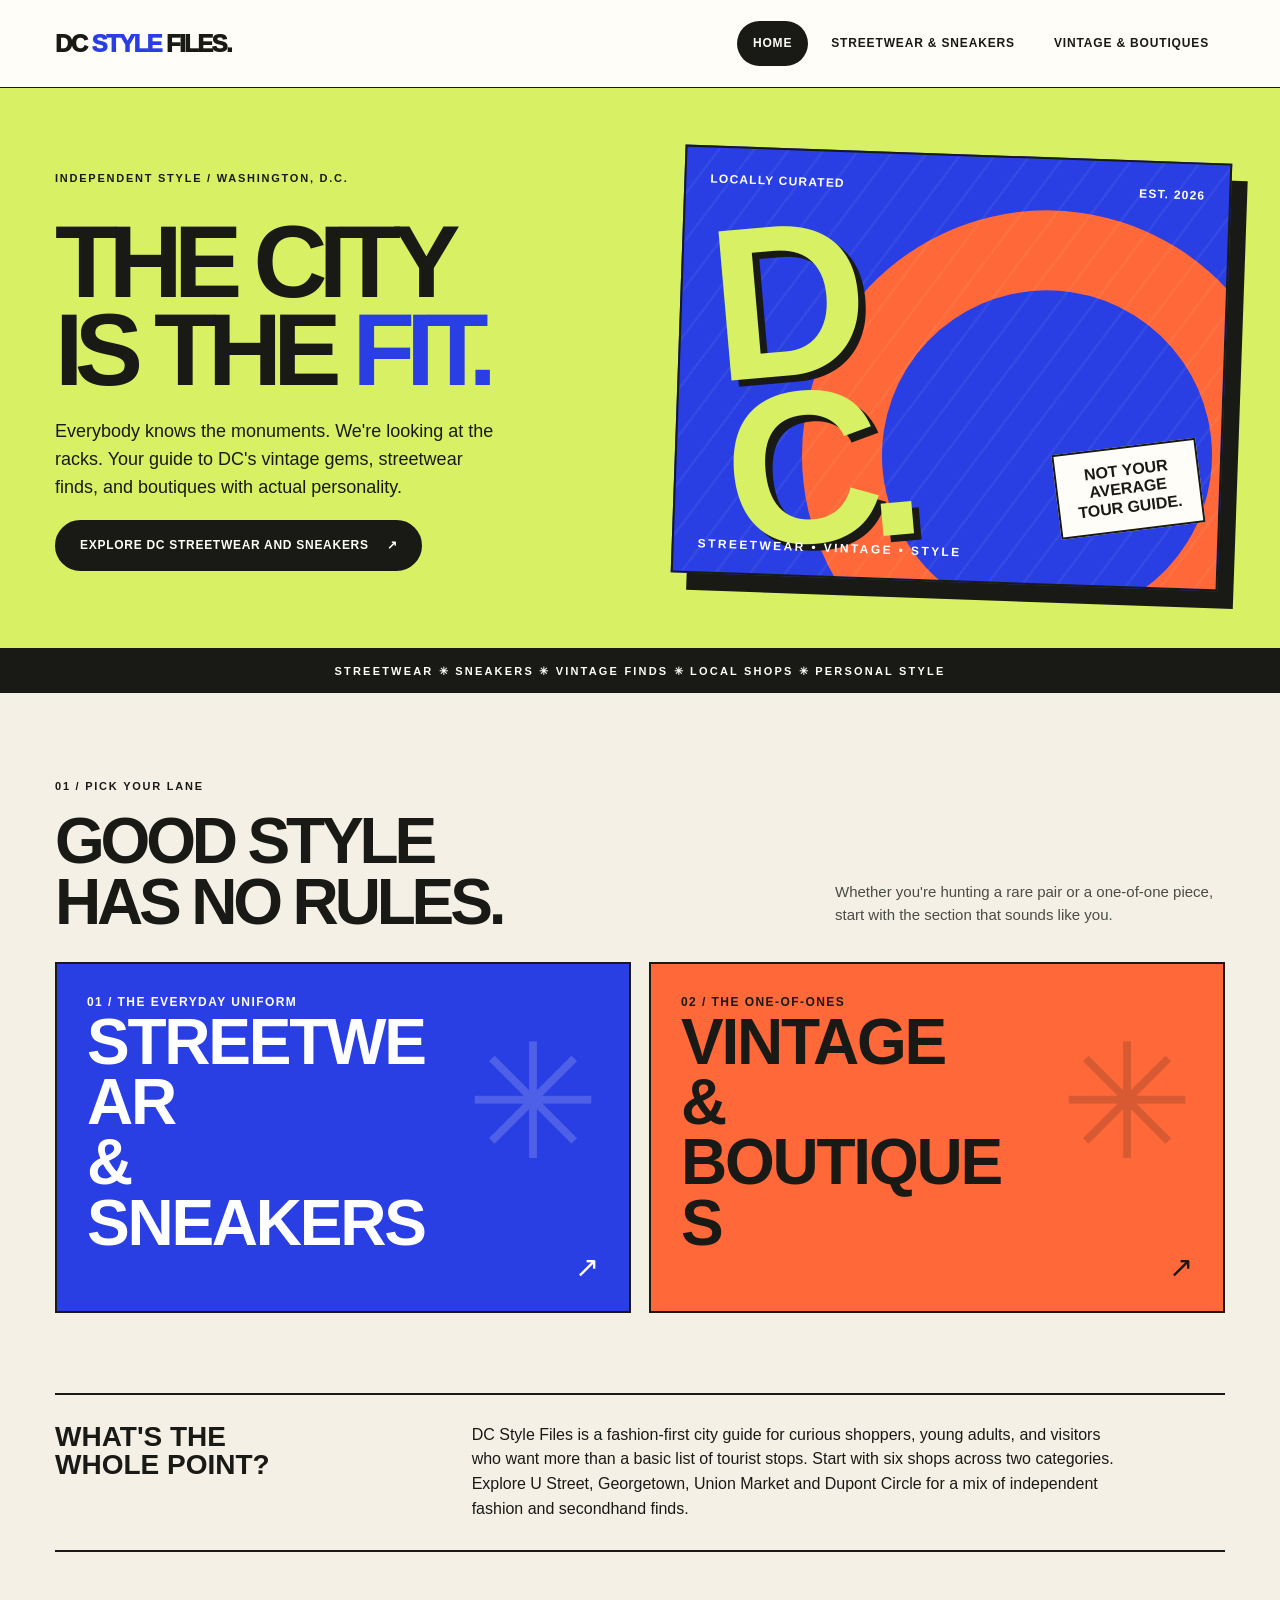
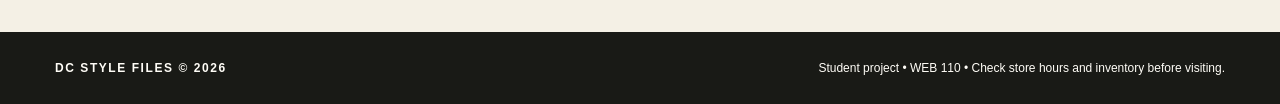
==== commit c4208f87: "Module 13 Final Project Updates" ====
--- a/index.html
+++ b/index.html
@@ -19,7 +19,7 @@
       </nav>
     </div>
   </header>
-  <main id="main">
+  <main id="main" tabindex="-1">
     <section class="main-hero" aria-labelledby="hero-title">
       <div class="container hero-layout">
         <div class="hero-copy">
@@ -49,7 +49,7 @@
     </section>
     <section class="container home-note" aria-labelledby="about-title">
       <h2 id="about-title">WHAT'S THE<br>WHOLE POINT?</h2>
-      <p>DC Style Files is a fashion-first city guide for curious shoppers, young adults, and visitors who want more than a basic list of tourist stops. Start with six shops across two categories. More neighborhood details, photography, and shopping tips are planned for future updates.</p>
+      <p>DC Style Files is a fashion-first city guide for curious shoppers, young adults, and visitors who want more than a basic list of tourist stops. Start with six shops across two categories. Explore U Street, Georgetown, Union Market and Dupont Circle for a mix of independent fashion and secondhand finds.</p>
     </section>
   </main>
   <footer class="site-footer"><div class="container footer-inner"><strong>DC STYLE FILES © 2026</strong><span>Student project • WEB 110 • Check store hours and inventory before visiting.</span></div></footer>
--- a/css/home.css
+++ b/css/home.css
@@ -58,3 +58,15 @@
 @media(max-width:880px){.hero-layout{grid-template-columns:1fr;min-height:initial;padding-block:54px}.hero-art{min-height:340px;max-width:620px;width:calc(100% - 18px)}.hero-title{font-size:clamp(67px,13vw,106px)}.section-head{display:block}.section-intro{margin-top:18px}}
 @media(max-width:620px){.container{width:min(var(--max),calc(100% - 32px))}.header-inner{padding:17px 0;min-height:unset;align-items:flex-start;flex-direction:column;gap:14px}.logo{font-size:23px}.nav{gap:6px}.nav a{padding:8px 11px;font-size:10px;border:1px solid var(--ink)}.hero-layout{padding:49px 0;gap:34px}.hero-title{font-size:clamp(61px,15vw,87px);margin-top:22px}.hero-copy p{font-size:16px}.hero-art{min-height:295px;box-shadow:9px 9px 0 var(--ink)}.art-main{font-size:145px}.section{padding-block:55px}.section-title{font-size:44px}.feature-grid{grid-template-columns:1fr}.feature-card{min-height:235px}.feature-card h3{font-size:clamp(35px,10vw,45px)}.home-note{grid-template-columns:1fr;gap:15px;margin-bottom:55px}.footer-inner{display:block}.footer-inner span{display:block;margin-top:9px}}
 @media(prefers-reduced-motion:reduce){html{scroll-behavior:auto}.action,.feature-card{transition:none}}
+
+/* Module 12 accessibility improvements: preserve existing editorial design. */
+:focus-visible{outline:3px solid #111;outline-offset:4px}
+.main-hero :focus-visible,.feature-card:focus-visible{outline:4px solid #111;outline-offset:5px}
+.logo:focus-visible,.nav a:focus-visible{outline:3px solid #293fe3;outline-offset:4px}
+.hero-title,.section-title,.feature-card h3{overflow-wrap:normal}
+@media(max-width:380px){.hero-title{font-size:clamp(46px,14vw,61px)}.art-main{font-size:clamp(100px,35vw,145px)}.art-top,.art-bottom{letter-spacing:.04em;font-size:10px}.art-sticker{font-size:12px}.section-title{font-size:clamp(34px,11vw,44px)}}
+
+/* Final narrow-screen checks */
+.hero-copy,.hero-layout>*{min-width:0}
+.hero-title,.feature-card h3{overflow-wrap:anywhere}
+@media(max-width:380px){.feature-card{padding:22px 18px}}
